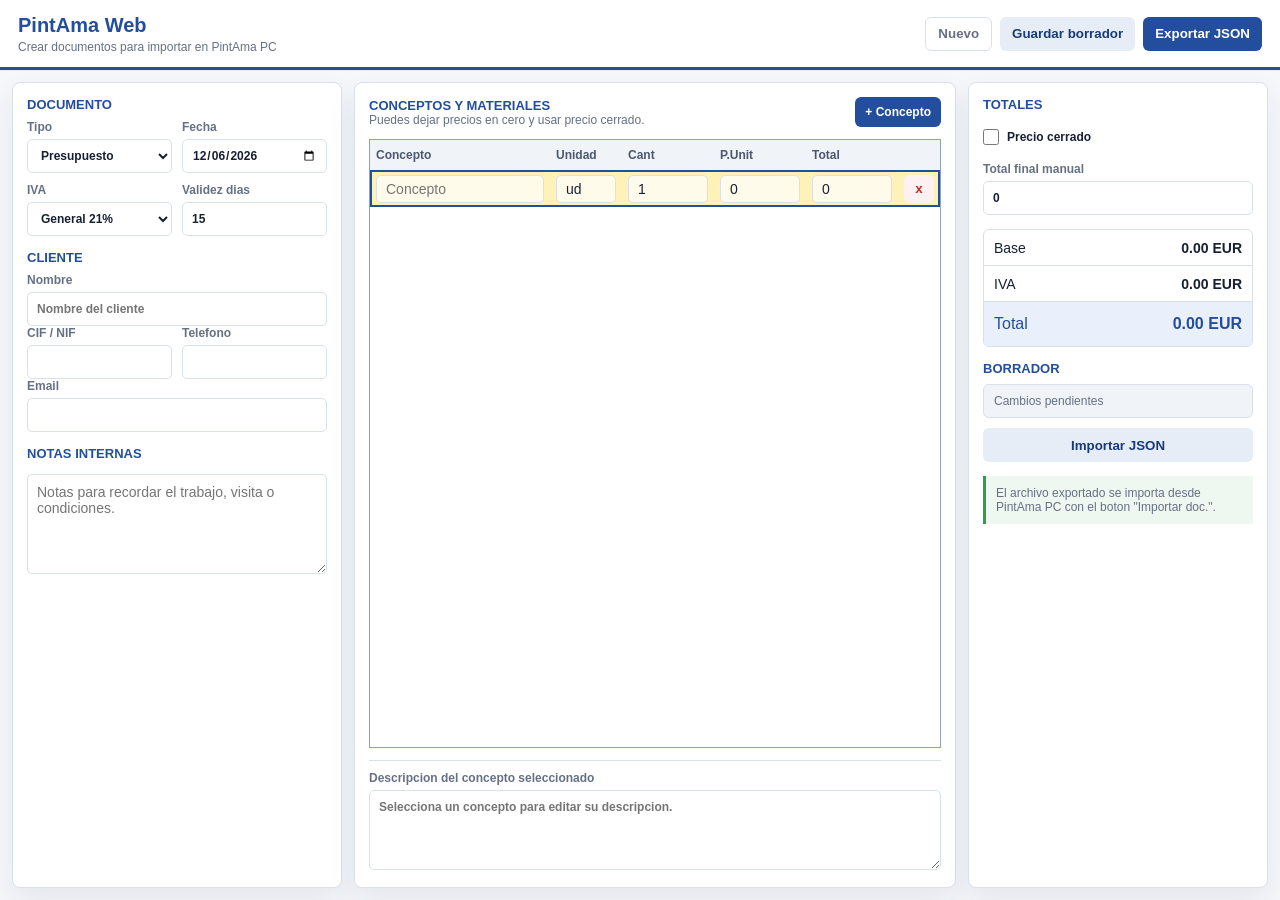
==== index.html @ ecf1a310 "Add files via upload" ====
<!doctype html>
<html lang="es">
<head>
  <meta charset="utf-8">
  <meta name="viewport" content="width=device-width, initial-scale=1">
  <title>PintAma Web</title>
  <link rel="stylesheet" href="styles.css">
</head>
<body>
  <header class="topbar">
    <div>
      <div class="brand">PintAma Web</div>
      <div class="subtitle">Crear documentos para importar en PintAma PC</div>
    </div>
    <div class="top-actions">
      <button id="btn-new" type="button" class="ghost">Nuevo</button>
      <button id="btn-save" type="button" class="secondary">Guardar borrador</button>
      <button id="btn-export" type="button" class="primary">Exportar JSON</button>
    </div>
  </header>

  <main class="app-shell">
    <section class="panel form-panel" aria-label="Datos del documento">
      <div class="section-title">Documento</div>
      <div class="grid two">
        <label>
          Tipo
          <select id="tipoDocumento">
            <option value="cotizacion">Presupuesto</option>
            <option value="factura">Factura</option>
          </select>
        </label>
        <label>
          Fecha
          <input id="fechaCreacion" type="date">
        </label>
        <label>
          IVA
          <select id="tipoIVA">
            <option value="general">General 21%</option>
            <option value="reducido">Reducido 10%</option>
            <option value="superreducido">Super 4%</option>
            <option value="sin">Sin IVA</option>
          </select>
        </label>
        <label>
          Validez dias
          <input id="validez_dias" type="number" min="0" step="1" value="15">
        </label>
      </div>

      <div class="section-title">Cliente</div>
      <label>
        Nombre
        <input id="nombreCliente" type="text" placeholder="Nombre del cliente">
      </label>
      <div class="grid two">
        <label>
          CIF / NIF
          <input id="dniCliente" type="text">
        </label>
        <label>
          Telefono
          <input id="clienteTelefono" type="tel">
        </label>
      </div>
      <label>
        Email
        <input id="clienteEmail" type="email">
      </label>

      <div class="section-title">Notas internas</div>
      <textarea id="notas" rows="5" placeholder="Notas para recordar el trabajo, visita o condiciones."></textarea>
    </section>

    <section class="panel items-panel" aria-label="Conceptos y materiales">
      <div class="panel-header">
        <div>
          <div class="section-title tight">Conceptos y materiales</div>
          <div class="hint">Puedes dejar precios en cero y usar precio cerrado.</div>
        </div>
        <button id="btn-add-line" type="button" class="primary small">+ Concepto</button>
      </div>

      <div class="table-wrap">
        <table>
          <thead>
            <tr>
              <th>Concepto</th>
              <th>Unidad</th>
              <th>Cant</th>
              <th>P.Unit</th>
              <th>Total</th>
              <th></th>
            </tr>
          </thead>
          <tbody id="items-body"></tbody>
        </table>
      </div>

      <div class="detail-box">
        <label>
          Descripcion del concepto seleccionado
          <textarea id="selected-description" rows="4" placeholder="Selecciona un concepto para editar su descripcion."></textarea>
        </label>
      </div>
    </section>

    <aside class="panel totals-panel" aria-label="Totales y archivo">
      <div class="section-title">Totales</div>
      <label class="check-row">
        <input id="usar_total_manual" type="checkbox">
        <span>Precio cerrado</span>
      </label>
      <label>
        Total final manual
        <input id="total_manual" type="number" min="0" step="0.01" value="0">
      </label>
      <div class="summary">
        <div><span>Base</span><strong id="summary-base">0.00 EUR</strong></div>
        <div><span>IVA</span><strong id="summary-iva">0.00 EUR</strong></div>
        <div class="total"><span>Total</span><strong id="summary-total">0.00 EUR</strong></div>
      </div>

      <div class="section-title">Borrador</div>
      <div id="draft-status" class="status">Sin guardar</div>
      <button id="btn-import" type="button" class="secondary full">Importar JSON</button>
      <input id="file-import" type="file" accept=".json,application/json" hidden>

      <div class="note">
        El archivo exportado se importa desde PintAma PC con el boton "Importar doc.".
      </div>
    </aside>
  </main>

  <script src="app.js"></script>
</body>
</html>
---- styles.css ----
:root {
  --bg: #f5f7fb;
  --panel: #ffffff;
  --panel-soft: #f0f4f8;
  --line: #d9e0ea;
  --text: #172033;
  --muted: #667085;
  --blue: #234e9d;
  --blue-dark: #173b78;
  --green: #2f9e44;
  --yellow: #fff2b8;
  --danger: #c92a2a;
  --shadow: 0 12px 28px rgba(20, 32, 54, 0.08);
}

* {
  box-sizing: border-box;
}

body {
  margin: 0;
  min-height: 100vh;
  background: var(--bg);
  color: var(--text);
  font-family: Arial, Helvetica, sans-serif;
  font-size: 14px;
}

.topbar {
  min-height: 70px;
  display: flex;
  align-items: center;
  justify-content: space-between;
  gap: 16px;
  padding: 12px 18px;
  background: var(--panel);
  border-bottom: 3px solid var(--blue);
  box-shadow: 0 1px 0 rgba(20, 32, 54, 0.06);
}

.brand {
  color: var(--blue);
  font-size: 20px;
  font-weight: 800;
}

.subtitle {
  margin-top: 3px;
  color: var(--muted);
  font-size: 12px;
}

.top-actions {
  display: flex;
  align-items: center;
  gap: 8px;
  flex-wrap: wrap;
  justify-content: flex-end;
}

button {
  height: 34px;
  border: 0;
  padding: 0 12px;
  border-radius: 6px;
  font-weight: 700;
  cursor: pointer;
  color: var(--text);
  background: var(--panel-soft);
}

button:hover {
  filter: brightness(0.97);
}

button.primary {
  background: var(--blue);
  color: #fff;
}

button.secondary {
  background: #e7edf7;
  color: var(--blue-dark);
}

button.ghost {
  background: transparent;
  color: var(--muted);
  border: 1px solid var(--line);
}

button.small {
  height: 30px;
  padding: 0 10px;
  font-size: 12px;
}

button.full {
  width: 100%;
}

.app-shell {
  display: grid;
  grid-template-columns: minmax(260px, 330px) minmax(420px, 1fr) minmax(250px, 300px);
  gap: 12px;
  padding: 12px;
  height: calc(100vh - 70px);
}

.panel {
  background: var(--panel);
  border: 1px solid var(--line);
  border-radius: 8px;
  box-shadow: var(--shadow);
  padding: 14px;
  min-width: 0;
  overflow: auto;
}

.items-panel {
  display: flex;
  flex-direction: column;
  gap: 12px;
}

.panel-header {
  display: flex;
  align-items: center;
  justify-content: space-between;
  gap: 12px;
}

.section-title {
  margin: 14px 0 8px;
  color: var(--blue);
  font-size: 13px;
  font-weight: 800;
  text-transform: uppercase;
}

.section-title:first-child {
  margin-top: 0;
}

.section-title.tight {
  margin: 0;
}

.hint,
.note,
.status {
  color: var(--muted);
  font-size: 12px;
}

.note {
  margin-top: 14px;
  padding: 10px;
  background: #eef8f0;
  border-left: 3px solid var(--green);
}

.status {
  min-height: 34px;
  display: flex;
  align-items: center;
  margin-bottom: 10px;
  padding: 8px 10px;
  background: var(--panel-soft);
  border: 1px solid var(--line);
  border-radius: 6px;
}

.grid {
  display: grid;
  gap: 10px;
}

.grid.two {
  grid-template-columns: 1fr 1fr;
}

label {
  display: block;
  color: var(--muted);
  font-size: 12px;
  font-weight: 700;
}

input,
select,
textarea {
  width: 100%;
  margin-top: 5px;
  border: 1px solid var(--line);
  border-radius: 5px;
  background: #fff;
  color: var(--text);
  font: inherit;
  outline: none;
}

input,
select {
  height: 34px;
  padding: 0 9px;
}

textarea {
  resize: vertical;
  min-height: 80px;
  padding: 9px;
}

input:focus,
select:focus,
textarea:focus {
  border-color: var(--blue);
  box-shadow: 0 0 0 2px rgba(35, 78, 157, 0.12);
}

.check-row {
  display: flex;
  align-items: center;
  gap: 8px;
  min-height: 34px;
  margin-bottom: 8px;
  color: var(--text);
}

.check-row input {
  width: 16px;
  height: 16px;
  margin: 0;
}

.table-wrap {
  flex: 1;
  min-height: 260px;
  overflow: auto;
  border: 1px solid #8ea0bb;
}

table {
  width: 100%;
  border-collapse: collapse;
  table-layout: fixed;
}

thead th {
  height: 30px;
  background: var(--panel-soft);
  color: #4c5870;
  font-size: 12px;
  text-align: left;
  border-bottom: 1px solid var(--line);
}

th,
td {
  padding: 4px 6px;
  vertical-align: middle;
}

th:nth-child(1) {
  width: 42%;
}

th:nth-child(2) {
  width: 72px;
}

th:nth-child(3),
th:nth-child(4),
th:nth-child(5) {
  width: 92px;
}

th:nth-child(6) {
  width: 42px;
}

tbody tr {
  background: var(--yellow);
}

tbody tr.selected {
  outline: 2px solid var(--blue);
  outline-offset: -2px;
}

td input {
  height: 28px;
  margin: 0;
  background: rgba(255, 255, 255, 0.72);
}

.delete-line {
  width: 30px;
  height: 28px;
  padding: 0;
  background: #fff1f1;
  color: var(--danger);
}

.detail-box {
  border-top: 1px solid var(--line);
  padding-top: 10px;
}

.summary {
  margin-top: 14px;
  border: 1px solid var(--line);
  border-radius: 6px;
  overflow: hidden;
}

.summary div {
  display: flex;
  align-items: center;
  justify-content: space-between;
  min-height: 36px;
  padding: 0 10px;
  border-bottom: 1px solid var(--line);
}

.summary div:last-child {
  border-bottom: 0;
}

.summary .total {
  min-height: 44px;
  background: #eaf0fb;
  color: var(--blue);
  font-size: 16px;
}

@media (max-width: 1050px) {
  .app-shell {
    grid-template-columns: 1fr;
    height: auto;
  }

  .panel {
    overflow: visible;
  }
}

@media (max-width: 640px) {
  .topbar {
    align-items: flex-start;
    flex-direction: column;
  }

  .top-actions,
  .top-actions button {
    width: 100%;
  }

  .grid.two {
    grid-template-columns: 1fr;
  }

  .table-wrap {
    min-height: 220px;
  }
}
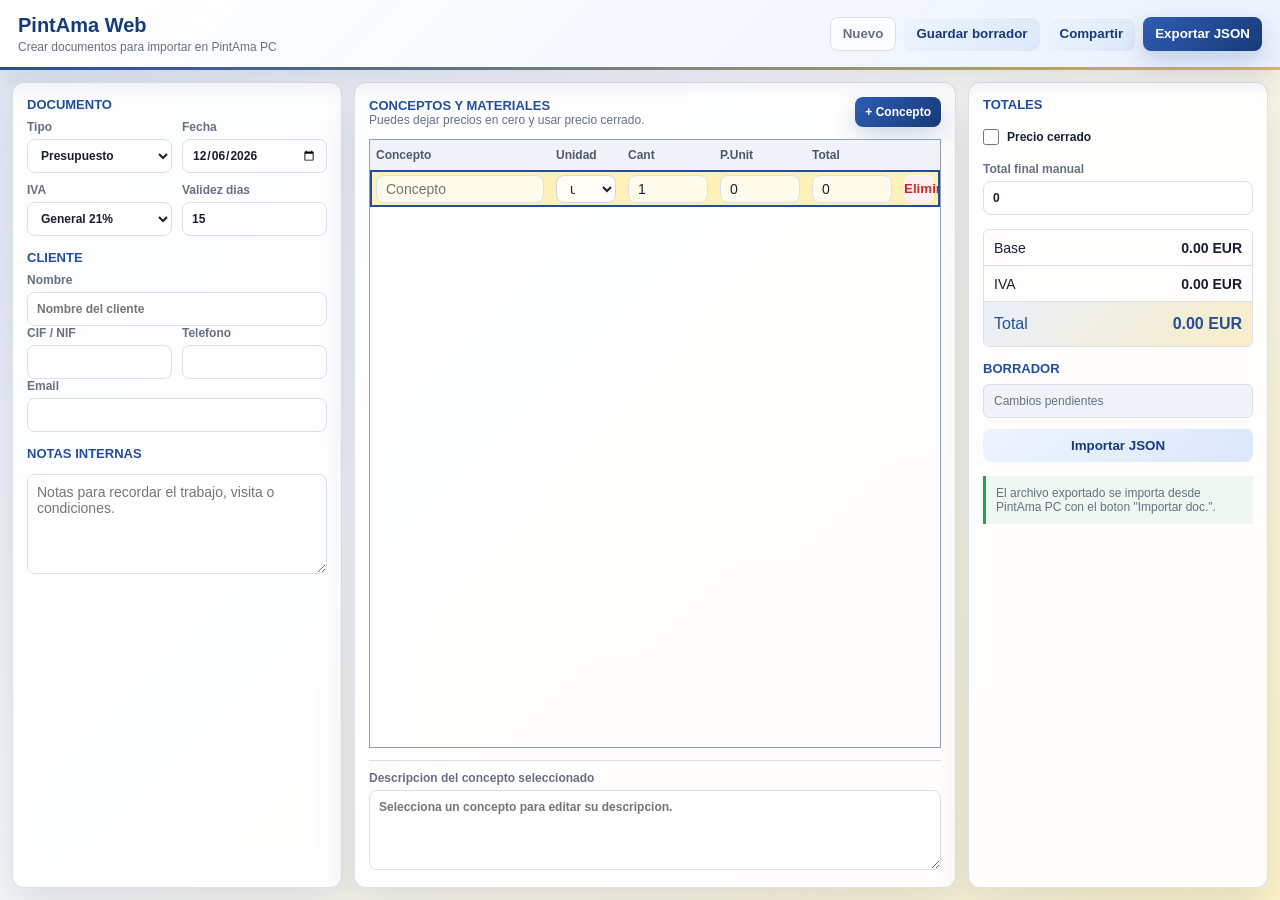
==== commit ed50c028: "Update index.html" ====
--- a/index.html
+++ b/index.html
@@ -15,6 +15,7 @@
     <div class="top-actions">
       <button id="btn-new" type="button" class="ghost">Nuevo</button>
       <button id="btn-save" type="button" class="secondary">Guardar borrador</button>
+      <button id="btn-share" type="button" class="secondary">Compartir</button>
       <button id="btn-export" type="button" class="primary">Exportar JSON</button>
     </div>
   </header>
--- a/styles.css
+++ b/styles.css
@@ -7,10 +7,13 @@
   --muted: #667085;
   --blue: #234e9d;
   --blue-dark: #173b78;
+  --blue-soft: #e8f0ff;
+  --gold: #d7b75a;
+  --gold-soft: #fff4bf;
   --green: #2f9e44;
   --yellow: #fff2b8;
   --danger: #c92a2a;
-  --shadow: 0 12px 28px rgba(20, 32, 54, 0.08);
+  --shadow: 0 18px 42px rgba(23, 43, 87, 0.12);
 }
 
 * {
@@ -20,26 +23,34 @@
 body {
   margin: 0;
   min-height: 100vh;
-  background: var(--bg);
+  background:
+    linear-gradient(135deg, rgba(35, 78, 157, 0.13) 0%, rgba(245, 247, 251, 0.96) 38%, rgba(255, 244, 191, 0.84) 100%),
+    linear-gradient(180deg, #ffffff 0%, #f3f6fb 100%);
+  background-attachment: fixed;
   color: var(--text);
   font-family: Arial, Helvetica, sans-serif;
   font-size: 14px;
 }
 
 .topbar {
+  position: sticky;
+  top: 0;
+  z-index: 20;
   min-height: 70px;
   display: flex;
   align-items: center;
   justify-content: space-between;
   gap: 16px;
   padding: 12px 18px;
-  background: var(--panel);
-  border-bottom: 3px solid var(--blue);
-  box-shadow: 0 1px 0 rgba(20, 32, 54, 0.06);
+  background: linear-gradient(135deg, rgba(255, 255, 255, 0.98) 0%, rgba(235, 241, 253, 0.96) 100%);
+  border-bottom: 3px solid transparent;
+  border-image: linear-gradient(90deg, var(--blue), var(--gold)) 1;
+  box-shadow: 0 12px 28px rgba(23, 43, 87, 0.1);
+  backdrop-filter: blur(12px);
 }
 
 .brand {
-  color: var(--blue);
+  color: var(--blue-dark);
   font-size: 20px;
   font-weight: 800;
 }
@@ -62,29 +73,36 @@
   height: 34px;
   border: 0;
   padding: 0 12px;
-  border-radius: 6px;
+  border-radius: 8px;
   font-weight: 700;
   cursor: pointer;
   color: var(--text);
   background: var(--panel-soft);
+  box-shadow: 0 1px 0 rgba(255, 255, 255, 0.7) inset;
+  transition: transform 0.12s ease, filter 0.12s ease, box-shadow 0.12s ease;
 }
 
 button:hover {
   filter: brightness(0.97);
 }
 
+button:active {
+  transform: translateY(1px);
+}
+
 button.primary {
-  background: var(--blue);
+  background: linear-gradient(135deg, #2f5db4, var(--blue-dark));
   color: #fff;
+  box-shadow: 0 10px 22px rgba(35, 78, 157, 0.22);
 }
 
 button.secondary {
-  background: #e7edf7;
+  background: linear-gradient(135deg, #edf4ff, #dce8f8);
   color: var(--blue-dark);
 }
 
 button.ghost {
-  background: transparent;
+  background: rgba(255, 255, 255, 0.72);
   color: var(--muted);
   border: 1px solid var(--line);
 }
@@ -101,20 +119,34 @@
 
 .app-shell {
   display: grid;
+  grid-template-areas: "form items totals";
   grid-template-columns: minmax(260px, 330px) minmax(420px, 1fr) minmax(250px, 300px);
   gap: 12px;
   padding: 12px;
   height: calc(100vh - 70px);
 }
 
+.form-panel {
+  grid-area: form;
+}
+
+.items-panel {
+  grid-area: items;
+}
+
+.totals-panel {
+  grid-area: totals;
+}
+
 .panel {
-  background: var(--panel);
-  border: 1px solid var(--line);
-  border-radius: 8px;
+  background: rgba(255, 255, 255, 0.9);
+  border: 1px solid rgba(217, 224, 234, 0.92);
+  border-radius: 12px;
   box-shadow: var(--shadow);
   padding: 14px;
   min-width: 0;
   overflow: auto;
+  backdrop-filter: blur(10px);
 }
 
 .items-panel {
@@ -191,10 +223,12 @@
 select,
 textarea {
   width: 100%;
+  max-width: 100%;
+  min-width: 0;
   margin-top: 5px;
   border: 1px solid var(--line);
-  border-radius: 5px;
-  background: #fff;
+  border-radius: 8px;
+  background: rgba(255, 255, 255, 0.94);
   color: var(--text);
   font: inherit;
   outline: none;
@@ -204,6 +238,25 @@
 select {
   height: 34px;
   padding: 0 9px;
+}
+
+input[type="date"] {
+  display: block;
+  width: 100%;
+  max-width: 100%;
+  min-width: 0;
+  appearance: none;
+  -webkit-appearance: none;
+  text-align: left;
+}
+
+input[type="date"]::-webkit-date-and-time-value {
+  min-height: 1.2em;
+  text-align: left;
+}
+
+input[type="date"]::-webkit-calendar-picker-indicator {
+  margin-left: auto;
 }
 
 textarea {
@@ -289,10 +342,20 @@
   outline-offset: -2px;
 }
 
-td input {
+td input,
+td select {
   height: 28px;
   margin: 0;
   background: rgba(255, 255, 255, 0.72);
+}
+
+td select {
+  cursor: pointer;
+  padding-right: 24px;
+  appearance: auto;
+  background-color: rgba(255, 255, 255, 0.86);
+  border-color: #cfd8e6;
+  color: var(--text);
 }
 
 .delete-line {
@@ -330,38 +393,243 @@
 
 .summary .total {
   min-height: 44px;
-  background: #eaf0fb;
+  background: linear-gradient(135deg, #eaf0fb, #f8edc7);
   color: var(--blue);
   font-size: 16px;
 }
 
-@media (max-width: 1050px) {
+@media (max-width: 1180px) {
   .app-shell {
-    grid-template-columns: 1fr;
+    grid-template-areas:
+      "form totals"
+      "items items";
+    grid-template-columns: minmax(280px, 1fr) minmax(260px, 320px);
     height: auto;
+    min-height: calc(100vh - 70px);
   }
 
   .panel {
     overflow: visible;
   }
-}
-
-@media (max-width: 640px) {
+
+  .items-panel {
+    min-height: 520px;
+  }
+}
+
+@media (max-width: 760px) {
+  body {
+    font-size: 15px;
+    background:
+      linear-gradient(160deg, rgba(35, 78, 157, 0.15) 0%, rgba(255, 255, 255, 0.96) 34%, rgba(255, 244, 191, 0.9) 100%),
+      #f5f7fb;
+    padding-bottom: 18px;
+  }
+
   .topbar {
     align-items: flex-start;
     flex-direction: column;
-  }
-
-  .top-actions,
+    gap: 10px;
+    padding: 14px 12px 16px;
+    background: linear-gradient(160deg, rgba(255, 255, 255, 0.98), rgba(232, 240, 255, 0.96));
+  }
+
+  .brand {
+    font-size: 22px;
+    letter-spacing: 0;
+  }
+
+  .subtitle {
+    font-size: 13px;
+  }
+
+  .top-actions {
+    display: grid;
+    grid-template-columns: 1fr 1fr;
+    width: 100%;
+  }
+
   .top-actions button {
     width: 100%;
+    height: 42px;
+  }
+
+  #btn-export {
+    grid-column: 1 / -1;
+  }
+
+  .app-shell {
+    grid-template-areas:
+      "form"
+      "items"
+      "totals";
+    grid-template-columns: 1fr;
+    gap: 10px;
+    padding: 10px;
+    min-height: 0;
+  }
+
+  .panel {
+    border-radius: 14px;
+    padding: 14px;
+    box-shadow: 0 12px 30px rgba(23, 43, 87, 0.12);
   }
 
   .grid.two {
     grid-template-columns: 1fr;
+    gap: 8px;
+  }
+
+  input,
+  select {
+    min-height: 42px;
+    font-size: 16px;
+    border-radius: 10px;
+  }
+
+  input[type="date"] {
+    height: 42px;
+    line-height: 42px;
+    padding: 0 14px;
+  }
+
+  input[type="date"]::-webkit-date-and-time-value {
+    padding: 0;
+    text-align: left;
+  }
+
+  textarea {
+    font-size: 16px;
+  }
+
+  button {
+    min-height: 42px;
+  }
+
+  button.small {
+    height: 42px;
+    min-width: 118px;
+    font-size: 13px;
+  }
+
+  .panel-header {
+    align-items: stretch;
+  }
+
+  .panel-header > div {
+    min-width: 0;
   }
 
   .table-wrap {
-    min-height: 220px;
-  }
-}
+    min-height: 0;
+    overflow: visible;
+    border: 0;
+  }
+
+  table,
+  thead,
+  tbody,
+  tr,
+  td {
+    display: block;
+    width: 100%;
+  }
+
+  thead {
+    display: none;
+  }
+
+  tbody {
+    display: grid;
+    gap: 10px;
+  }
+
+  tbody tr {
+    position: relative;
+    display: grid;
+    gap: 8px;
+    padding: 12px;
+    background: linear-gradient(160deg, #fff7bd 0%, #fffce4 100%);
+    border: 1px solid #d5dfef;
+    border-radius: 10px;
+    box-shadow: 0 8px 18px rgba(23, 43, 87, 0.08);
+  }
+
+  tbody tr.selected {
+    outline: 0;
+    border-color: var(--blue);
+    box-shadow: 0 0 0 2px rgba(35, 78, 157, 0.12);
+  }
+
+  tbody tr::before {
+    content: "Concepto";
+    color: var(--blue);
+    font-size: 12px;
+    font-weight: 800;
+    text-transform: uppercase;
+  }
+
+  td {
+    display: grid;
+    grid-template-columns: 88px minmax(0, 1fr);
+    align-items: center;
+    gap: 8px;
+    padding: 0;
+  }
+
+  td::before {
+    content: attr(data-label);
+    color: var(--muted);
+    font-size: 12px;
+    font-weight: 800;
+  }
+
+  td[data-label="Concepto"] {
+    grid-template-columns: 1fr;
+  }
+
+  td[data-label="Concepto"]::before,
+  td[data-label="Acciones"]::before {
+    display: none;
+  }
+
+  td input,
+  td select {
+    height: 42px;
+    min-height: 42px;
+    border-radius: 10px;
+  }
+
+  .delete-line {
+    width: 100%;
+    height: 40px;
+    font-weight: 800;
+  }
+
+  .detail-box textarea {
+    min-height: 112px;
+  }
+
+  .summary div {
+    min-height: 42px;
+  }
+
+  .summary .total {
+    min-height: 52px;
+    font-size: 17px;
+  }
+
+  .note {
+    line-height: 1.35;
+  }
+}
+
+@media (max-width: 420px) {
+  .top-actions {
+    grid-template-columns: 1fr;
+  }
+
+  #btn-export {
+    grid-column: auto;
+  }
+}
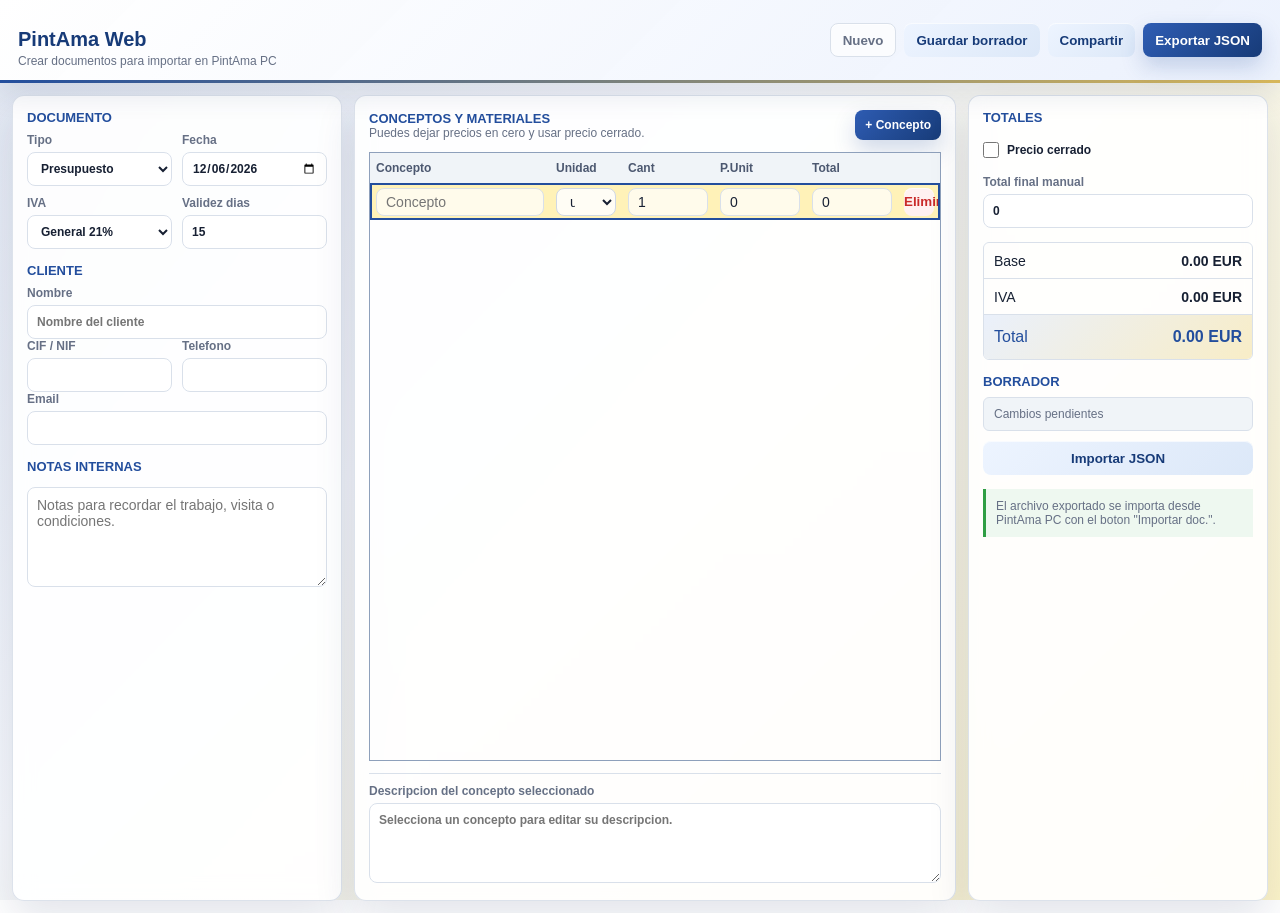
==== commit 5e88e7c1: "Refactor header structure and add branding elements" ====
--- a/index.html
+++ b/index.html
@@ -3,14 +3,21 @@
 <head>
   <meta charset="utf-8">
   <meta name="viewport" content="width=device-width, initial-scale=1">
+  <meta name="theme-color" content="#234e9d">
   <title>PintAma Web</title>
+  <link rel="icon" href="assets/favicon.ico">
+  <link rel="apple-touch-icon" href="assets/pintama-logo.png">
+  <link rel="manifest" href="manifest.webmanifest">
   <link rel="stylesheet" href="styles.css">
 </head>
 <body>
   <header class="topbar">
-    <div>
-      <div class="brand">PintAma Web</div>
-      <div class="subtitle">Crear documentos para importar en PintAma PC</div>
+    <div class="brand-block">
+      <img class="brand-logo" src="assets/pintama-logo.png" alt="" aria-hidden="true">
+      <div class="brand-text">
+        <div class="brand">PintAma Web</div>
+        <div class="subtitle">Crear documentos para importar en PintAma PC</div>
+      </div>
     </div>
     <div class="top-actions">
       <button id="btn-new" type="button" class="ghost">Nuevo</button>
--- a/styles.css
+++ b/styles.css
@@ -398,6 +398,87 @@
   font-size: 16px;
 }
 
+.share-overlay {
+  position: fixed;
+  inset: 0;
+  z-index: 100;
+  display: flex;
+  align-items: flex-end;
+  justify-content: center;
+  padding: 18px;
+  background: rgba(9, 18, 35, 0.42);
+  backdrop-filter: blur(10px);
+}
+
+.share-sheet {
+  width: min(560px, 100%);
+  background: rgba(255, 255, 255, 0.98);
+  border: 1px solid rgba(217, 224, 234, 0.92);
+  border-radius: 18px;
+  box-shadow: 0 24px 70px rgba(9, 18, 35, 0.26);
+  padding: 16px;
+}
+
+.share-head {
+  display: flex;
+  align-items: flex-start;
+  justify-content: space-between;
+  gap: 12px;
+  margin-bottom: 14px;
+}
+
+.share-head strong {
+  display: block;
+  color: var(--blue-dark);
+  font-size: 18px;
+}
+
+.share-head span,
+.share-help {
+  color: var(--muted);
+  font-size: 13px;
+}
+
+.share-close {
+  width: 38px;
+  min-width: 38px;
+  height: 38px;
+  padding: 0;
+  border-radius: 50%;
+}
+
+.share-grid {
+  display: grid;
+  grid-template-columns: repeat(3, 1fr);
+  gap: 10px;
+}
+
+.share-option {
+  min-height: 54px;
+  display: flex;
+  align-items: center;
+  justify-content: center;
+  padding: 10px;
+  border: 1px solid var(--line);
+  border-radius: 14px;
+  background: linear-gradient(135deg, #f8fbff, #e8f0ff);
+  color: var(--blue-dark);
+  font-weight: 800;
+  text-align: center;
+  text-decoration: none;
+}
+
+.share-option.primary-share {
+  border-color: transparent;
+  background: linear-gradient(135deg, #2f5db4, var(--blue-dark));
+  color: #fff;
+}
+
+.share-help {
+  margin: 12px 2px 0;
+  line-height: 1.35;
+}
+
 @media (max-width: 1180px) {
   .app-shell {
     grid-template-areas:
@@ -452,10 +533,6 @@
   .top-actions button {
     width: 100%;
     height: 42px;
-  }
-
-  #btn-export {
-    grid-column: 1 / -1;
   }
 
   .app-shell {
@@ -622,6 +699,23 @@
   .note {
     line-height: 1.35;
   }
+
+  .share-overlay {
+    padding: 10px;
+  }
+
+  .share-sheet {
+    border-radius: 22px 22px 16px 16px;
+    padding: 16px;
+  }
+
+  .share-grid {
+    grid-template-columns: 1fr 1fr;
+  }
+
+  .share-option {
+    min-height: 58px;
+  }
 }
 
 @media (max-width: 420px) {
@@ -629,7 +723,7 @@
     grid-template-columns: 1fr;
   }
 
-  #btn-export {
-    grid-column: auto;
-  }
-}
+  .share-grid {
+    grid-template-columns: 1fr;
+  }
+}
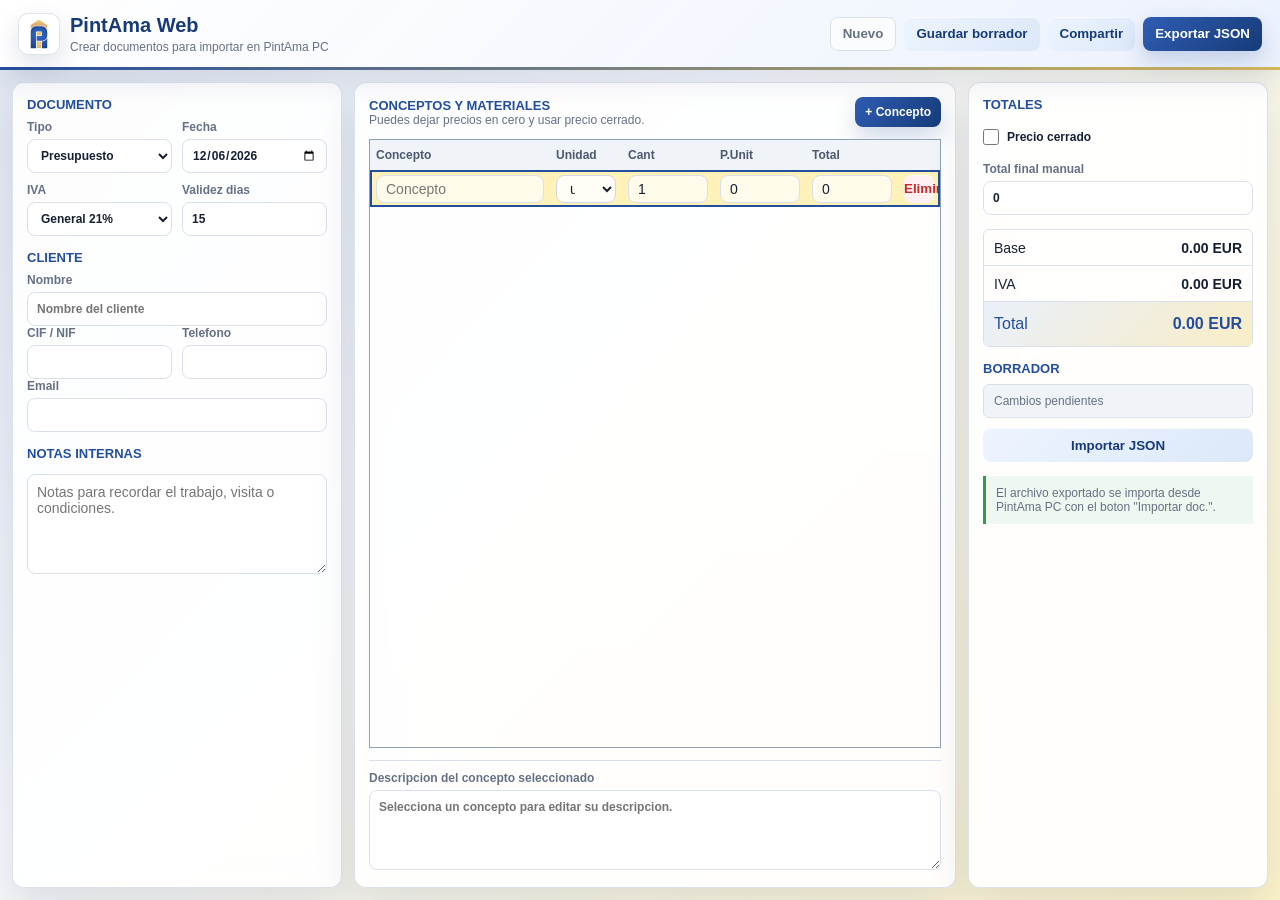
==== commit 5b4262f1: "Add files via upload" ====
--- a/index.html
+++ b/index.html
@@ -6,7 +6,8 @@
   <meta name="theme-color" content="#234e9d">
   <title>PintAma Web</title>
   <link rel="icon" href="assets/favicon.ico">
-  <link rel="apple-touch-icon" href="assets/pintama-logo.png">
+  <link rel="icon" type="image/png" sizes="32x32" href="assets/favicon-32.png">
+  <link rel="apple-touch-icon" sizes="180x180" href="assets/apple-touch-icon.png">
   <link rel="manifest" href="manifest.webmanifest">
   <link rel="stylesheet" href="styles.css">
 </head>
--- a/styles.css
+++ b/styles.css
@@ -69,6 +69,29 @@
   justify-content: flex-end;
 }
 
+.brand-block {
+  display: flex;
+  align-items: center;
+  gap: 10px;
+  min-width: 0;
+}
+
+.brand-logo {
+  width: 42px;
+  height: 42px;
+  flex: 0 0 auto;
+  object-fit: contain;
+  padding: 4px;
+  border: 1px solid rgba(217, 224, 234, 0.86);
+  border-radius: 10px;
+  background: rgba(255, 255, 255, 0.9);
+  box-shadow: 0 10px 24px rgba(23, 43, 87, 0.12);
+}
+
+.brand-text {
+  min-width: 0;
+}
+
 button {
   height: 34px;
   border: 0;
@@ -520,6 +543,11 @@
     letter-spacing: 0;
   }
 
+  .brand-logo {
+    width: 46px;
+    height: 46px;
+  }
+
   .subtitle {
     font-size: 13px;
   }
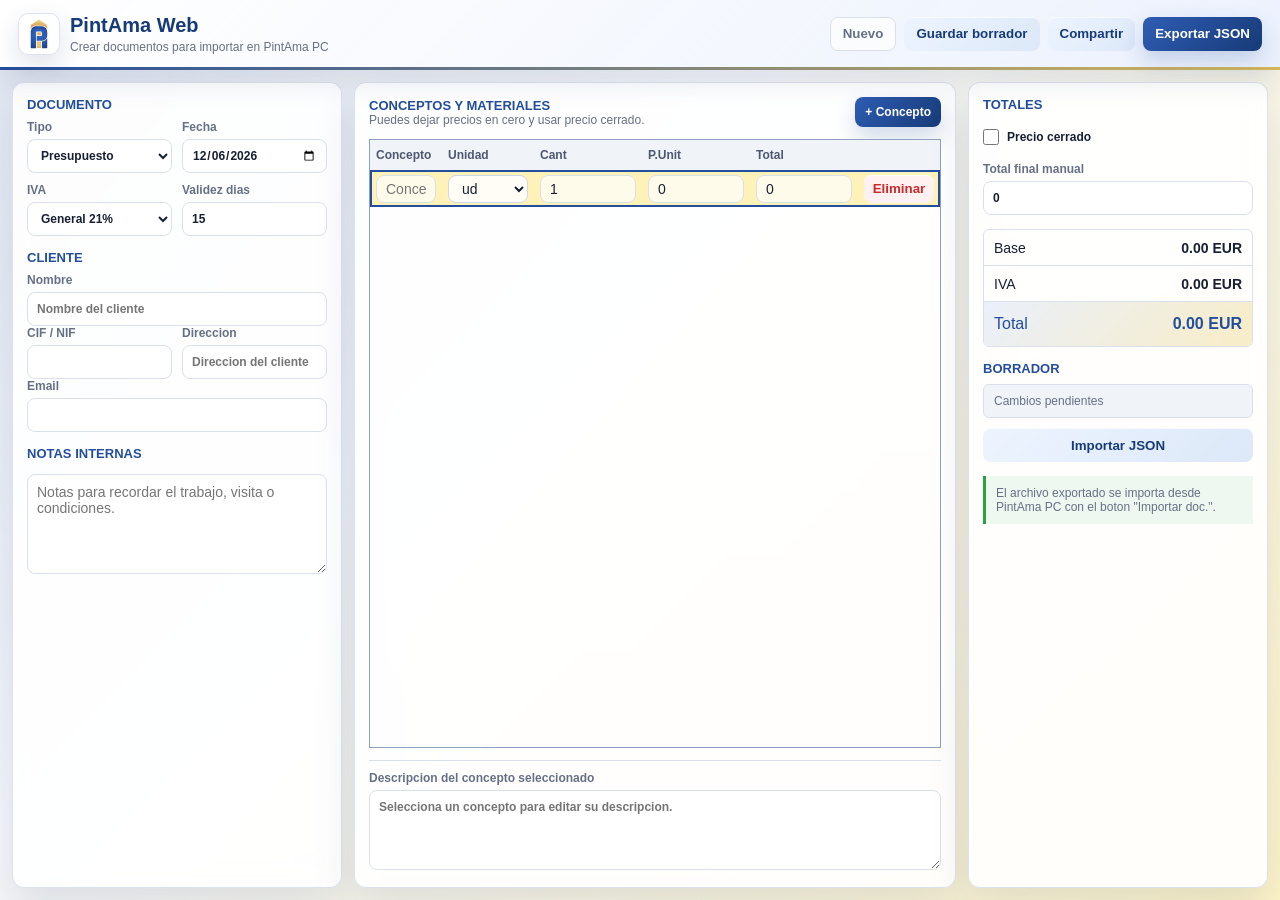
==== commit 50867485: "Add files via upload" ====
--- a/index.html
+++ b/index.html
@@ -69,8 +69,8 @@
           <input id="dniCliente" type="text">
         </label>
         <label>
-          Telefono
-          <input id="clienteTelefono" type="tel">
+          Direccion
+          <input id="clienteTelefono" type="text" placeholder="Direccion del cliente" autocomplete="street-address">
         </label>
       </div>
       <label>
--- a/styles.css
+++ b/styles.css
@@ -339,21 +339,21 @@
 }
 
 th:nth-child(1) {
-  width: 42%;
+  width: 39%;
 }
 
 th:nth-child(2) {
-  width: 72px;
+  width: 92px;
 }
 
 th:nth-child(3),
 th:nth-child(4),
 th:nth-child(5) {
-  width: 92px;
+  width: 108px;
 }
 
 th:nth-child(6) {
-  width: 42px;
+  width: 82px;
 }
 
 tbody tr {
@@ -382,11 +382,14 @@
 }
 
 .delete-line {
-  width: 30px;
+  width: 100%;
   height: 28px;
-  padding: 0;
+  padding: 0 8px;
   background: #fff1f1;
   color: var(--danger);
+  overflow: hidden;
+  text-overflow: ellipsis;
+  white-space: nowrap;
 }
 
 .detail-box {
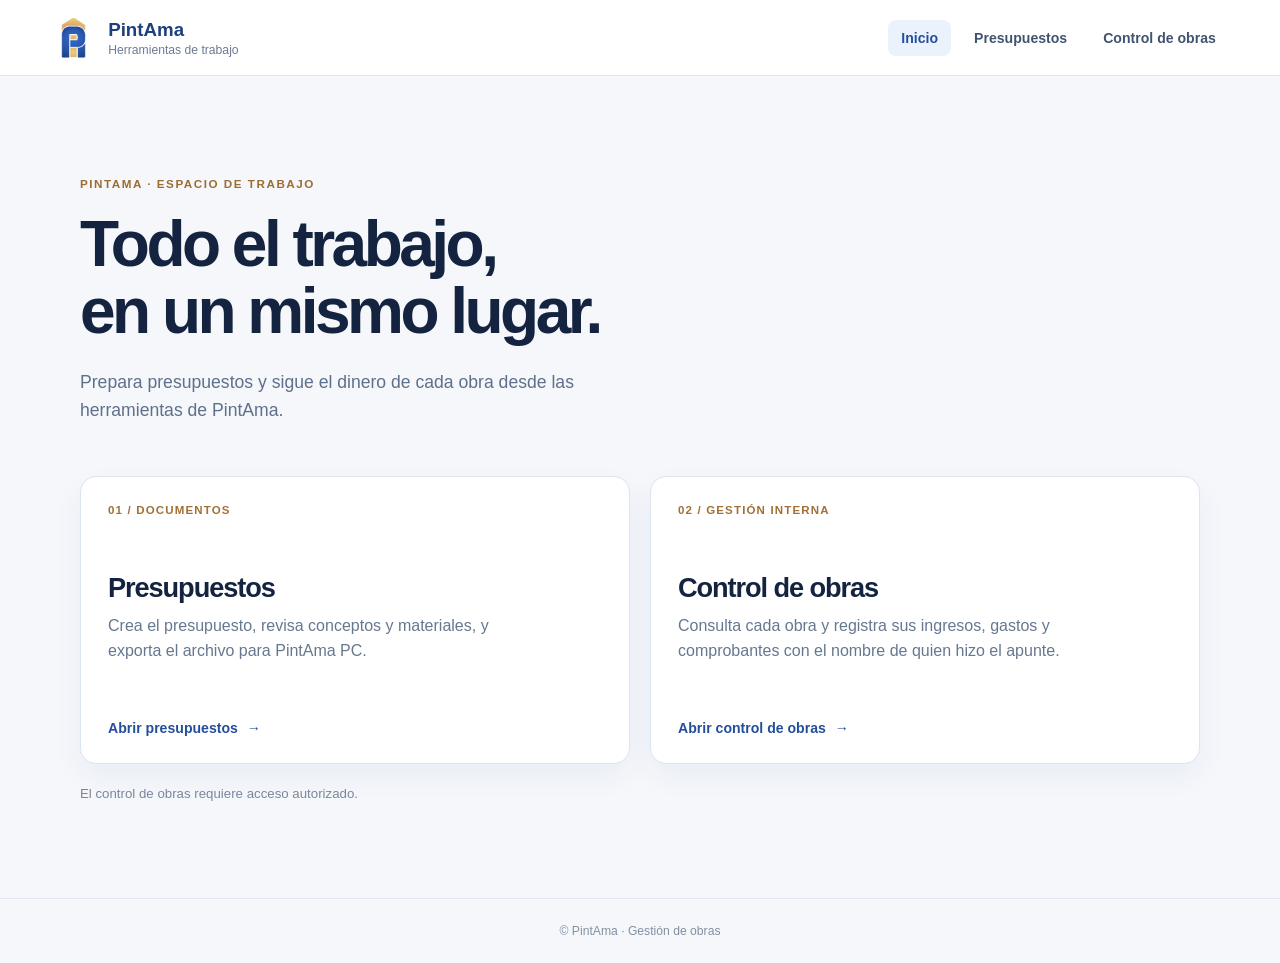
==== commit bfc24c75: "Unify PintAma portal with budgets and works navigation" ====
--- a/index.html
+++ b/index.html
@@ -4,144 +4,24 @@
   <meta charset="utf-8">
   <meta name="viewport" content="width=device-width, initial-scale=1">
   <meta name="theme-color" content="#234e9d">
-  <title>PintAma Web</title>
+  <title>PintAma · Herramientas de trabajo</title>
+  <meta name="description" content="Presupuestos y control de obras de PintAma.">
   <link rel="icon" href="assets/favicon.ico">
-  <link rel="icon" type="image/png" sizes="32x32" href="assets/favicon-32.png">
-  <link rel="apple-touch-icon" sizes="180x180" href="assets/apple-touch-icon.png">
-  <link rel="manifest" href="manifest.webmanifest">
-  <link rel="stylesheet" href="styles.css">
+  <link rel="stylesheet" href="portal.css">
 </head>
 <body>
-  <header class="topbar">
-    <div class="brand-block">
-      <img class="brand-logo" src="assets/pintama-logo.png" alt="" aria-hidden="true">
-      <div class="brand-text">
-        <div class="brand">PintAma Web</div>
-        <div class="subtitle">Crear documentos para importar en PintAma PC</div>
-      </div>
+  <header class="site-header">
+    <a class="brand" href="/"><img src="assets/pintama-logo.png" alt=""><span><strong>PintAma</strong><small>Herramientas de trabajo</small></span></a>
+    <nav aria-label="Navegación principal"><a class="current" href="/">Inicio</a><a href="/presupuestos.html">Presupuestos</a><a href="https://obras.pintama.es/">Control de obras</a></nav>
+  </header>
+  <main>
+    <div class="intro"><p class="eyebrow">PINTAMA · ESPACIO DE TRABAJO</p><h1>Todo el trabajo,<br>en un mismo lugar.</h1><p>Prepara presupuestos y sigue el dinero de cada obra desde las herramientas de PintAma.</p></div>
+    <div class="tool-grid">
+      <a class="tool-card" href="/presupuestos.html"><span class="number">01 / DOCUMENTOS</span><div><h2>Presupuestos</h2><p>Crea el presupuesto, revisa conceptos y materiales, y exporta el archivo para PintAma PC.</p></div><span class="action">Abrir presupuestos <span aria-hidden="true">→</span></span></a>
+      <a class="tool-card" href="https://obras.pintama.es/"><span class="number">02 / GESTIÓN INTERNA</span><div><h2>Control de obras</h2><p>Consulta cada obra y registra sus ingresos, gastos y comprobantes con el nombre de quien hizo el apunte.</p></div><span class="action">Abrir control de obras <span aria-hidden="true">→</span></span></a>
     </div>
-    <div class="top-actions">
-      <button id="btn-new" type="button" class="ghost">Nuevo</button>
-      <button id="btn-save" type="button" class="secondary">Guardar borrador</button>
-      <button id="btn-share" type="button" class="secondary">Compartir</button>
-      <button id="btn-export" type="button" class="primary">Exportar JSON</button>
-    </div>
-  </header>
-
-  <main class="app-shell">
-    <section class="panel form-panel" aria-label="Datos del documento">
-      <div class="section-title">Documento</div>
-      <div class="grid two">
-        <label>
-          Tipo
-          <select id="tipoDocumento">
-            <option value="cotizacion">Presupuesto</option>
-            <option value="factura">Factura</option>
-          </select>
-        </label>
-        <label>
-          Fecha
-          <input id="fechaCreacion" type="date">
-        </label>
-        <label>
-          IVA
-          <select id="tipoIVA">
-            <option value="general">General 21%</option>
-            <option value="reducido">Reducido 10%</option>
-            <option value="superreducido">Super 4%</option>
-            <option value="sin">Sin IVA</option>
-          </select>
-        </label>
-        <label>
-          Validez dias
-          <input id="validez_dias" type="number" min="0" step="1" value="15">
-        </label>
-      </div>
-
-      <div class="section-title">Cliente</div>
-      <label>
-        Nombre
-        <input id="nombreCliente" type="text" placeholder="Nombre del cliente">
-      </label>
-      <div class="grid two">
-        <label>
-          CIF / NIF
-          <input id="dniCliente" type="text">
-        </label>
-        <label>
-          Direccion
-          <input id="clienteTelefono" type="text" placeholder="Direccion del cliente" autocomplete="street-address">
-        </label>
-      </div>
-      <label>
-        Email
-        <input id="clienteEmail" type="email">
-      </label>
-
-      <div class="section-title">Notas internas</div>
-      <textarea id="notas" rows="5" placeholder="Notas para recordar el trabajo, visita o condiciones."></textarea>
-    </section>
-
-    <section class="panel items-panel" aria-label="Conceptos y materiales">
-      <div class="panel-header">
-        <div>
-          <div class="section-title tight">Conceptos y materiales</div>
-          <div class="hint">Puedes dejar precios en cero y usar precio cerrado.</div>
-        </div>
-        <button id="btn-add-line" type="button" class="primary small">+ Concepto</button>
-      </div>
-
-      <div class="table-wrap">
-        <table>
-          <thead>
-            <tr>
-              <th>Concepto</th>
-              <th>Unidad</th>
-              <th>Cant</th>
-              <th>P.Unit</th>
-              <th>Total</th>
-              <th></th>
-            </tr>
-          </thead>
-          <tbody id="items-body"></tbody>
-        </table>
-      </div>
-
-      <div class="detail-box">
-        <label>
-          Descripcion del concepto seleccionado
-          <textarea id="selected-description" rows="4" placeholder="Selecciona un concepto para editar su descripcion."></textarea>
-        </label>
-      </div>
-    </section>
-
-    <aside class="panel totals-panel" aria-label="Totales y archivo">
-      <div class="section-title">Totales</div>
-      <label class="check-row">
-        <input id="usar_total_manual" type="checkbox">
-        <span>Precio cerrado</span>
-      </label>
-      <label>
-        Total final manual
-        <input id="total_manual" type="number" min="0" step="0.01" value="0">
-      </label>
-      <div class="summary">
-        <div><span>Base</span><strong id="summary-base">0.00 EUR</strong></div>
-        <div><span>IVA</span><strong id="summary-iva">0.00 EUR</strong></div>
-        <div class="total"><span>Total</span><strong id="summary-total">0.00 EUR</strong></div>
-      </div>
-
-      <div class="section-title">Borrador</div>
-      <div id="draft-status" class="status">Sin guardar</div>
-      <button id="btn-import" type="button" class="secondary full">Importar JSON</button>
-      <input id="file-import" type="file" accept=".json,application/json" hidden>
-
-      <div class="note">
-        El archivo exportado se importa desde PintAma PC con el boton "Importar doc.".
-      </div>
-    </aside>
+    <p class="note">El control de obras requiere acceso autorizado.</p>
   </main>
-
-  <script src="app.js"></script>
+  <footer>© PintAma · Gestión de obras</footer>
 </body>
 </html>
--- a/portal.css
+++ b/portal.css
@@ -0,0 +1 @@
+:root{font-family:Arial,"Segoe UI",sans-serif;color:#14233f;background:#f5f7fb;font-size:16px}*{box-sizing:border-box}body{margin:0;min-height:100vh;display:flex;flex-direction:column}a{color:inherit;text-decoration:none}.site-header{height:76px;background:#fff;border-bottom:1px solid #dbe4f0;display:flex;align-items:center;justify-content:space-between;padding:0 clamp(20px,4vw,65px);gap:24px}.brand{display:flex;align-items:center;gap:12px}.brand img{width:45px;height:45px;object-fit:contain}.brand strong,.brand small{display:block}.brand strong{font-size:1.17rem;color:#1d407e}.brand small{font-size:.76rem;color:#6c7b92;margin-top:2px}nav{display:flex;gap:10px;align-items:center}nav a{padding:10px 13px;border-radius:8px;color:#405471;font-size:.88rem;font-weight:700}nav a:hover,nav a.current{background:#ecf2fb;color:#234e9d}main{width:min(1120px,calc(100% - 40px));margin:clamp(70px,11vh,150px) auto 80px}.intro{max-width:670px}.eyebrow{font-size:.73rem;font-weight:800;color:#9c6d32;letter-spacing:.13em;margin:0 0 18px}h1{font-size:clamp(2.6rem,5vw,4.6rem);letter-spacing:-.055em;line-height:1.05;margin:0 0 24px}p{line-height:1.55}.intro>p:last-child{font-size:1.1rem;color:#5e708a;max-width:570px}.tool-grid{display:grid;grid-template-columns:repeat(2,minmax(0,1fr));gap:20px;margin-top:52px}.tool-card{background:#fff;border:1px solid #dce4ef;border-radius:16px;min-height:288px;padding:27px;display:flex;flex-direction:column;justify-content:space-between;box-shadow:0 12px 30px rgba(23,59,120,.055);transition:border-color .2s,transform .2s}.tool-card:hover{border-color:#95b0dc;transform:translateY(-3px)}.number{font-size:.72rem;color:#a27036;font-weight:800;letter-spacing:.1em}h2{font-size:1.7rem;letter-spacing:-.04em;margin:0 0 10px}.tool-card p{color:#667790;margin:0;max-width:420px}.action{color:#234e9d;font-weight:800;font-size:.88rem}.action span{margin-left:5px}.note{font-size:.83rem;color:#79879c;margin-top:20px}footer{margin-top:auto;padding:25px;text-align:center;border-top:1px solid #e0e7f0;color:#8290a2;font-size:.76rem}a:focus-visible{outline:3px solid #d2a85e;outline-offset:3px}@media(max-width:700px){.site-header{height:auto;padding:15px 20px;display:block}nav{overflow:auto;margin-top:15px}nav a{white-space:nowrap;font-size:.78rem}main{margin:50px auto}.tool-grid{grid-template-columns:1fr;margin-top:35px}.tool-card{min-height:245px}}
